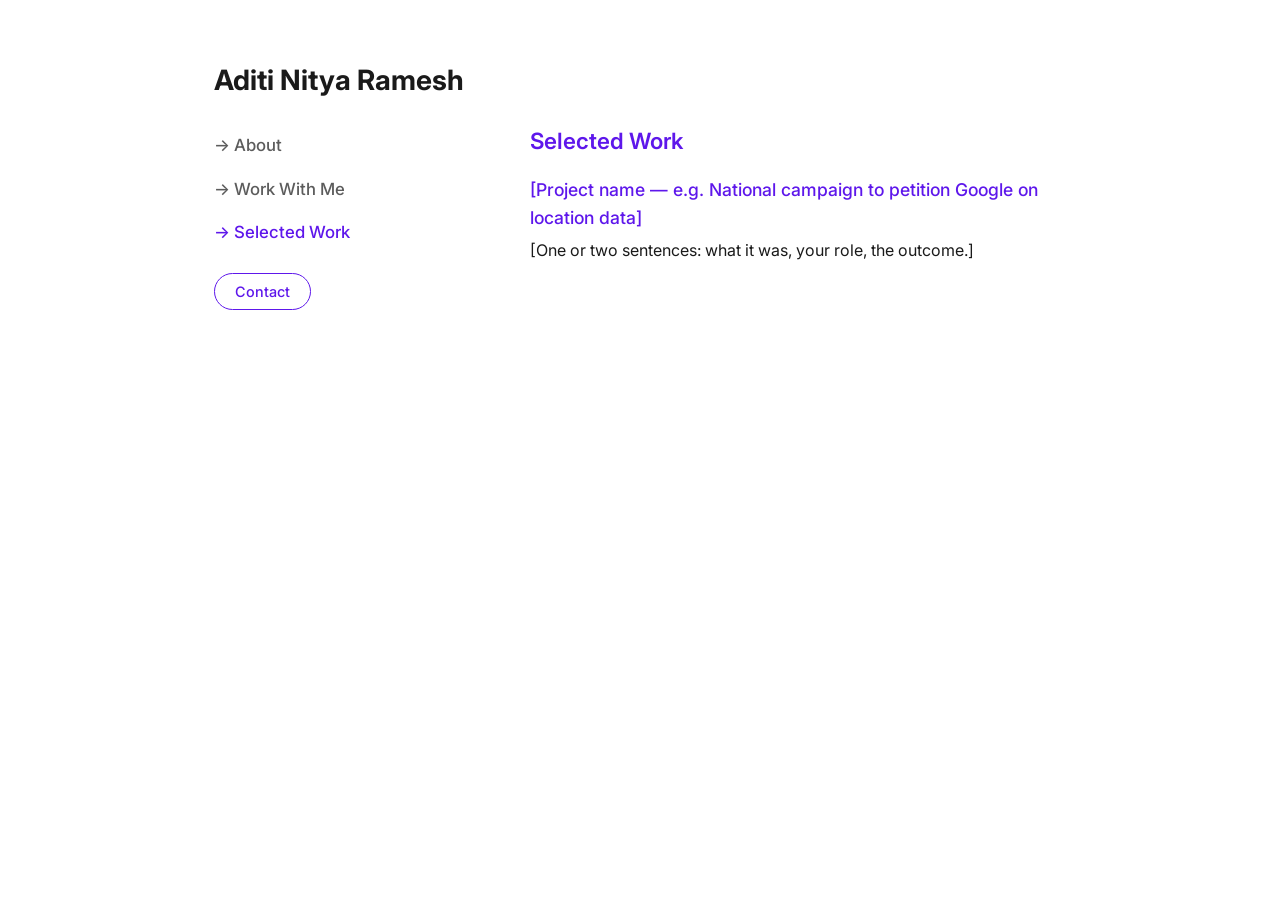
==== selected-work.html @ 4306d8cf "update 3" ====
<!DOCTYPE html>
<html lang="en">
<head>
<meta charset="UTF-8">
<meta name="viewport" content="width=device-width, initial-scale=1.0">
<title>Selected Work — Aditi Nitya Ramesh</title>
<link rel="preconnect" href="https://fonts.googleapis.com">
<link rel="preconnect" href="https://fonts.gstatic.com" crossorigin>
    <link href="https://fonts.googleapis.com/css2?family=Inter:wght@400;500;600;700&display=swap" rel="stylesheet">
    <link rel="stylesheet" href="style.css">
</head>
<body>

<div class="layout">

  <aside class="sidebar">
    <h1 class="site-name"><a href="index.html">Aditi Nitya Ramesh</a></h1>
    <nav class="side-nav">
      <a href="index.html">→ About</a>
      <a href="work-with-me.html">→ Work With Me</a>
      <a href="selected-work.html" class="active">→ Selected Work</a>
    </nav>
    <a class="contact-btn" href="mailto:an.ramesh@proton.me">Contact</a>
  </aside>

  <main class="content">
    <section id="past-projects">
      <h2>Selected Work</h2>

      <article class="project">
        <h3>[Project name — e.g. National campaign to petition Google on location data]</h3>
        <p>[One or two sentences: what it was, your role, the outcome.]</p>
      </article>

    </section>
  </main>

</div>

</body>
</html>
---- style.css ----
:root {
  --bg: #ffffff;
  --text: #1a1a1a;
  --muted: #5c5c5c;
  --accent: #5e17eb;
  --font: 'Inter', -apple-system, BlinkMacSystemFont, "Segoe UI", Helvetica, Arial, sans-serif;
}

* {
  box-sizing: border-box;
}

body {
  margin: 0;
  background: var(--bg);
  color: var(--text);
  font-family: var(--font);
  line-height: 1.6;
}

.layout {
  max-width: 900px;
  margin: 0 auto;
  padding: 4rem 1.5rem;
  display: grid;
  grid-template-columns: 1fr 2fr;
  gap: 3rem;
}

.sidebar {
  position: sticky;
  top: 4rem;
  align-self: start;
}

.site-name {
  margin: 0 0 2rem;
  font-family: var(--font);
  font-weight: 700;
  font-size: 1.75rem;
  line-height: 1.2;
}

.site-name a {
  color: var(--text);
  border-bottom: none;
}

.site-name a:hover {
  color: var(--accent);
}

.side-nav {
  display: flex;
  flex-direction: column;
  gap: 0.75rem;
  margin-bottom: 1.5rem;
}

.side-nav a {
  font-family: var(--font);
  font-weight: 500;
  font-size: 1.05rem;
  color: var(--muted);
  border-bottom: none;
  padding: 0.15rem 0;
}

.side-nav a:hover,
.side-nav a:focus {
  color: var(--accent);
}

.side-nav a.active {
  color: var(--accent);
}

section {
  padding: 2.5rem 0;
}

h2 {
  font-family: var(--font);
  font-weight: 600;
  font-size: 1.4rem;
  color: var(--accent);
  margin-bottom: 1rem;
}

h3 {
  font-family: var(--font);
  font-weight: 500;
  font-size: 1.1rem;
  color: var(--accent);
  margin-bottom: 0.35rem;
}

p {
  margin: 0 0 1rem;
}

ul {
  padding-left: 1.25rem;
}

li {
  margin-bottom: 0.5rem;
}

.project {
  margin-bottom: 1.75rem;
}

a {
  color: var(--accent);
  text-decoration: none;
  border-bottom: 1px solid transparent;
}

a:hover,
a:focus {
  border-bottom-color: var(--accent);
}

.contact-btn {
  display: inline-block;
  font-family: var(--font);
  font-weight: 500;
  font-size: 0.9rem;
  color: var(--accent);
  border: 1.5px solid var(--accent);
  border-radius: 999px;
  padding: 0.4rem 1.25rem;
  text-decoration: none;
  transition: background 0.2s, color 0.2s;
}

.contact-btn:hover {
  background: var(--accent);
  color: #fff;
}

@media (max-width: 640px) {
  .layout {
    grid-template-columns: 1fr;
    gap: 2rem;
    padding: 2rem 1.5rem;
  }

  .sidebar {
    position: static;
  }

  .side-nav {
    flex-direction: row;
    flex-wrap: wrap;
    gap: 1rem;
  }
}
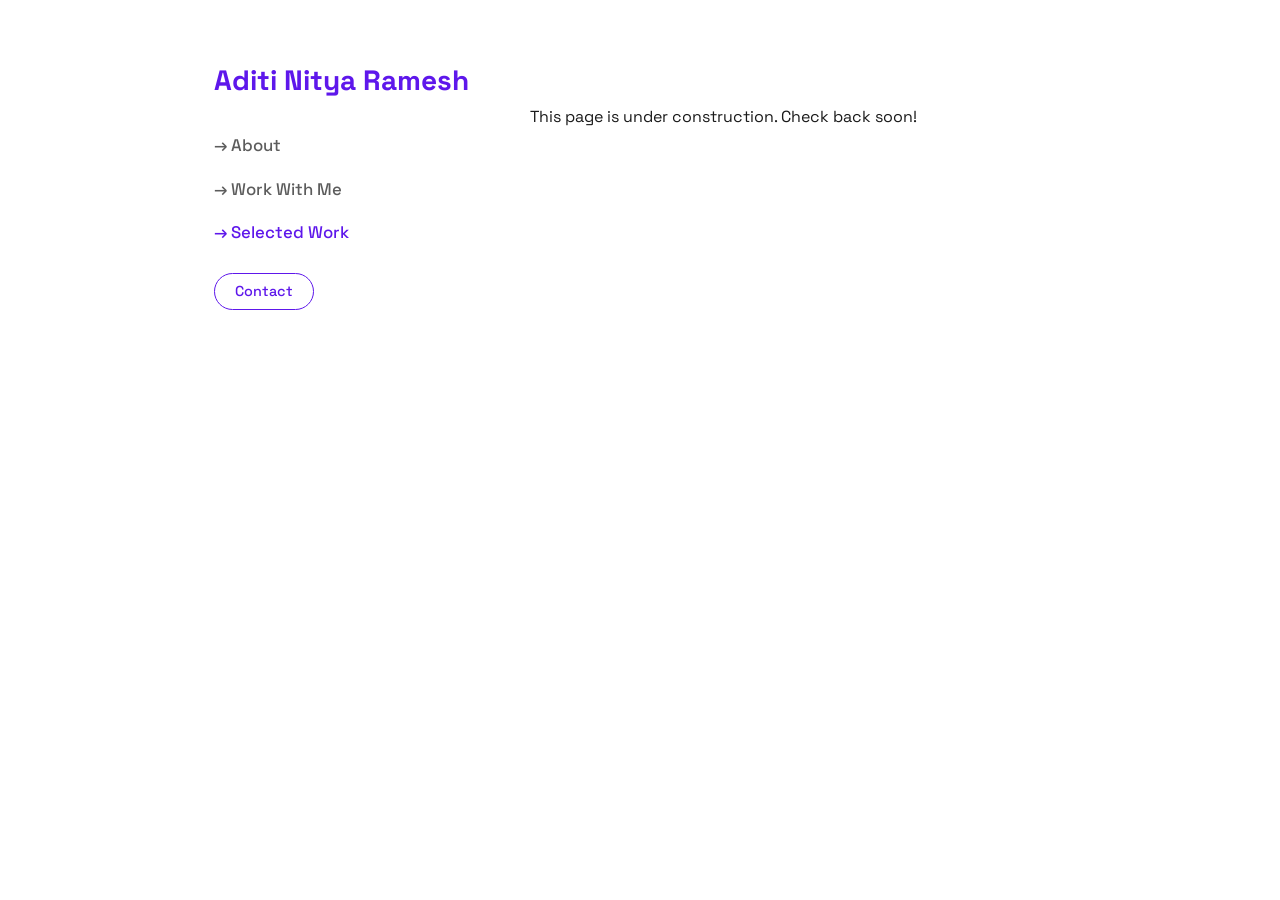
==== commit 1ae5b551: "morning update" ====
--- a/selected-work.html
+++ b/selected-work.html
@@ -6,7 +6,7 @@
 <title>Selected Work — Aditi Nitya Ramesh</title>
 <link rel="preconnect" href="https://fonts.googleapis.com">
 <link rel="preconnect" href="https://fonts.gstatic.com" crossorigin>
-    <link href="https://fonts.googleapis.com/css2?family=Inter:wght@400;500;600;700&display=swap" rel="stylesheet">
+    <link href="https://fonts.googleapis.com/css2?family=Space+Grotesk:wght@400;500;600;700&display=swap" rel="stylesheet">
     <link rel="stylesheet" href="style.css">
 </head>
 <body>
@@ -23,15 +23,9 @@
     <a class="contact-btn" href="mailto:an.ramesh@proton.me">Contact</a>
   </aside>
 
-  <main class="content">
-    <section id="past-projects">
-      <h2>Selected Work</h2>
-
-      <article class="project">
-        <h3>[Project name — e.g. National campaign to petition Google on location data]</h3>
-        <p>[One or two sentences: what it was, your role, the outcome.]</p>
-      </article>
-
+    <main class="content">
+    <section id="selected-work">
+      <p>This page is under construction. Check back soon!</p>
     </section>
   </main>
 
--- a/style.css
+++ b/style.css
@@ -3,7 +3,7 @@
   --text: #1a1a1a;
   --muted: #5c5c5c;
   --accent: #5e17eb;
-  --font: 'Inter', -apple-system, BlinkMacSystemFont, "Segoe UI", Helvetica, Arial, sans-serif;
+  --font: 'Space Grotesk', sans-serif;
 }
 
 * {
@@ -15,6 +15,7 @@
   background: var(--bg);
   color: var(--text);
   font-family: var(--font);
+  font-size: 1rem;
   line-height: 1.6;
 }
 
@@ -42,7 +43,7 @@
 }
 
 .site-name a {
-  color: var(--text);
+  color: var(--accent);
   border-bottom: none;
 }
 
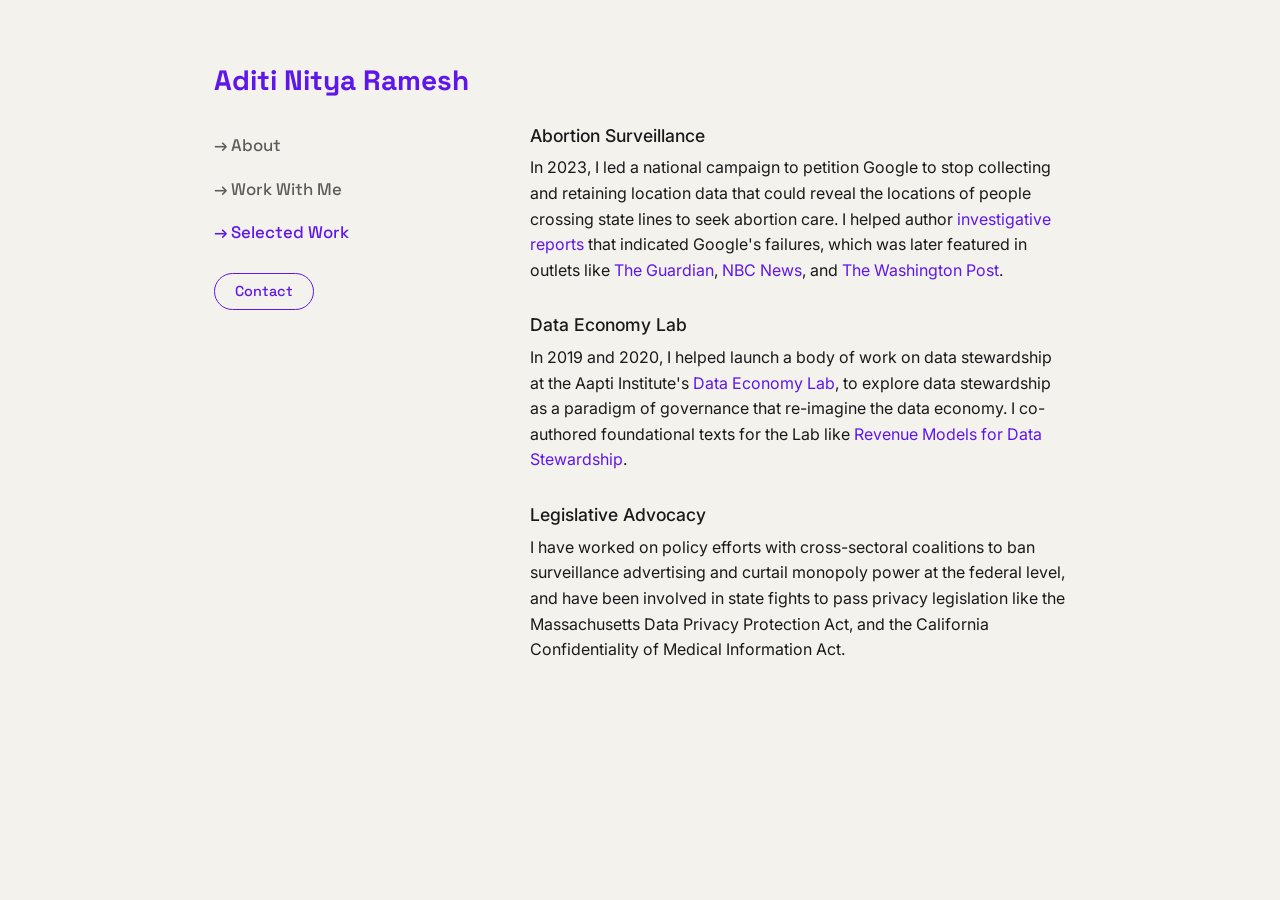
==== commit 27820b99: "last update" ====
--- a/selected-work.html
+++ b/selected-work.html
@@ -6,7 +6,7 @@
 <title>Selected Work — Aditi Nitya Ramesh</title>
 <link rel="preconnect" href="https://fonts.googleapis.com">
 <link rel="preconnect" href="https://fonts.gstatic.com" crossorigin>
-    <link href="https://fonts.googleapis.com/css2?family=Space+Grotesk:wght@400;500;600;700&display=swap" rel="stylesheet">
+    <link href="https://fonts.googleapis.com/css2?family=Space+Grotesk:wght@400;500;600;700&family=Inter:wght@400;500;600&display=swap" rel="stylesheet">
     <link rel="stylesheet" href="style.css">
 </head>
 <body>
@@ -20,12 +20,33 @@
       <a href="work-with-me.html">→ Work With Me</a>
       <a href="selected-work.html" class="active">→ Selected Work</a>
     </nav>
-    <a class="contact-btn" href="mailto:an.ramesh@proton.me">Contact</a>
+    <a class="contact-btn" href="mailto:aditi-all@proton.me">Contact</a>
   </aside>
 
     <main class="content">
     <section id="selected-work">
-      <p>This page is under construction. Check back soon!</p>
+
+      <article class="project">
+        <h3>Abortion Surveillance</h3>
+        <p>
+          In 2023, I led a national campaign to petition Google to stop collecting and retaining location data that could reveal the locations of people crossing state lines to seek abortion care. I helped author <a href="https://accountabletech.org/wp-content/uploads/Google-Location-History-Research.pdf" target="_blank" rel="noopener">investigative reports</a> that indicated Google's failures, which was later featured in outlets like <a href="https://www.theguardian.com/technology/2024/jan/16/google-keeps-location-history-data-abortion-clinics-despite-delete-pledge" target="_blank" rel="noopener">The Guardian</a>, <a href="https://www.youtube.com/watch?v=TGeKG-_3dtw&list=PL_AvQUvn2lay0WcTzH1g7c9-Jfekw4lFW&index=26&t=3s" target="_blank" rel="noopener">NBC News</a>, and <a href="https://www.washingtonpost.com/technology/2023/05/09/google-privacy-abortion-data/" target="_blank" rel="noopener">The Washington Post</a>.
+        </p>
+      </article>
+
+      <article class="project">
+        <h3>Data Economy Lab</h3>
+        <p>
+          In 2019 and 2020, I helped launch a body of work on data stewardship at the Aapti Institute's <a href="https://thedataeconomylab.com/" target="_blank" rel="noopener">Data Economy Lab</a>, to explore data stewardship as a paradigm of governance that re-imagine the data economy. I co-authored foundational texts for the Lab like <a href="https://thedataeconomylab.com/2020/07/31/principles-for-revenue-models-of-data-stewardship/" target="_blank" rel="noopener">Revenue Models for Data Stewardship</a>.
+        </p>
+      </article>
+
+      <article class="project">
+        <h3>Legislative Advocacy</h3>
+        <p>
+          I have worked on policy efforts with cross-sectoral coalitions to ban surveillance advertising and curtail monopoly power at the federal level, and have been involved in state fights to pass privacy legislation like the Massachusetts Data Privacy Protection Act, and the California Confidentiality of Medical Information Act. 
+        </p>
+      </article>
+
     </section>
   </main>
 
--- a/style.css
+++ b/style.css
@@ -1,5 +1,5 @@
 :root {
-  --bg: #ffffff;
+  --bg: #f4f2ed;
   --text: #1a1a1a;
   --muted: #5c5c5c;
   --accent: #5e17eb;
@@ -14,7 +14,7 @@
   margin: 0;
   background: var(--bg);
   color: var(--text);
-  font-family: var(--font);
+  font-family: 'Inter', sans-serif;
   font-size: 1rem;
   line-height: 1.6;
 }
@@ -81,7 +81,7 @@
 }
 
 h2 {
-  font-family: var(--font);
+  font-family: 'Inter', sans-serif;
   font-weight: 600;
   font-size: 1.4rem;
   color: var(--accent);
@@ -89,7 +89,7 @@
 }
 
 h3 {
-  font-family: var(--font);
+  font-family: 'Inter', sans-serif;
   font-weight: 500;
   font-size: 1.1rem;
   color: var(--accent);
@@ -105,7 +105,7 @@
 }
 
 li {
-  margin-bottom: 0.5rem;
+  margin-bottom: 1rem;
 }
 
 .project {
@@ -121,6 +121,10 @@
 a:hover,
 a:focus {
   border-bottom-color: var(--accent);
+}
+
+.accent {
+  color: var(--accent);
 }
 
 .contact-btn {
@@ -141,6 +145,10 @@
   color: #fff;
 }
 
+#selected-work h3 {
+  color: var(--text);
+}
+
 @media (max-width: 640px) {
   .layout {
     grid-template-columns: 1fr;
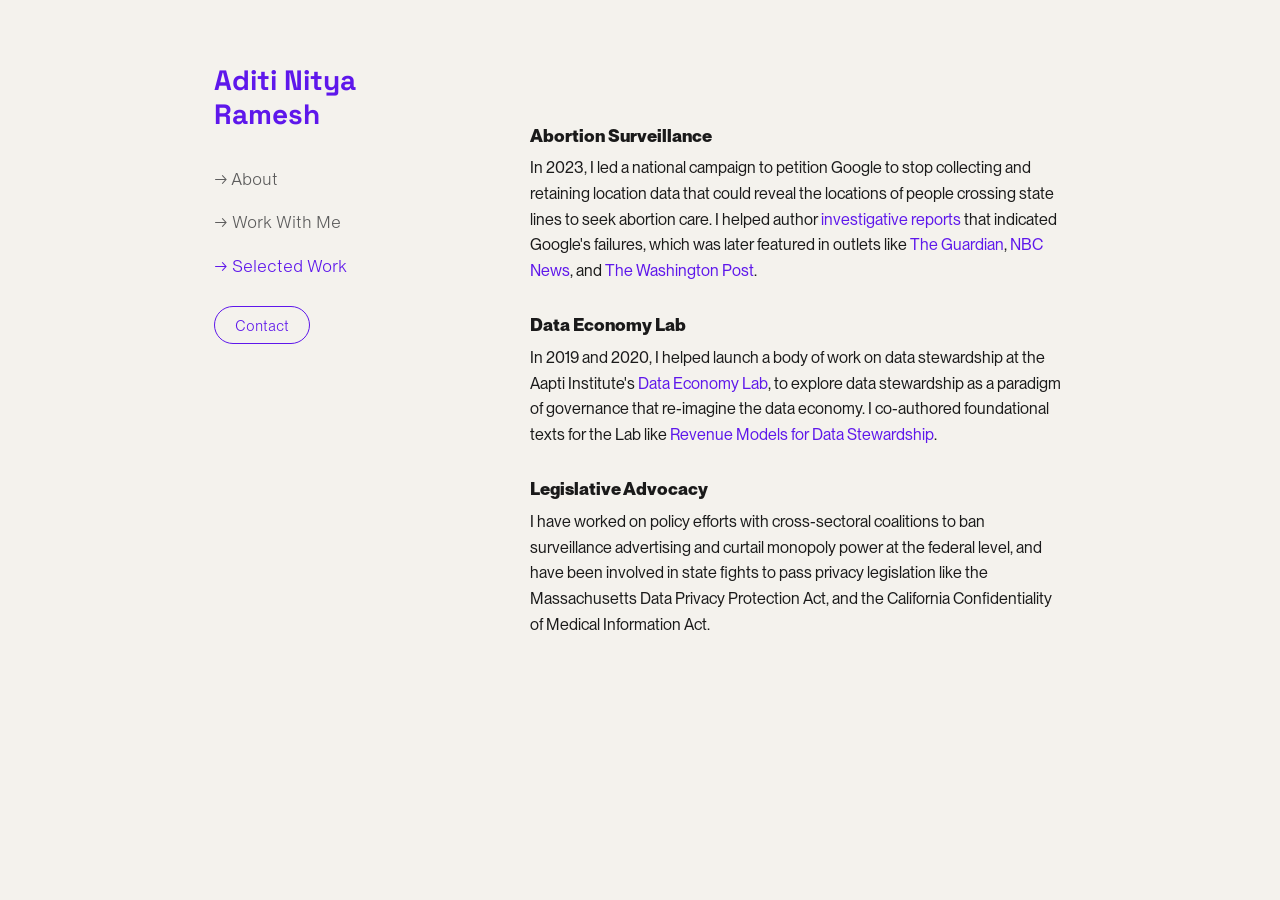
==== commit d491d4e8: "all" ====
--- a/selected-work.html
+++ b/selected-work.html
@@ -4,9 +4,7 @@
 <meta charset="UTF-8">
 <meta name="viewport" content="width=device-width, initial-scale=1.0">
 <title>Selected Work — Aditi Nitya Ramesh</title>
-<link rel="preconnect" href="https://fonts.googleapis.com">
-<link rel="preconnect" href="https://fonts.gstatic.com" crossorigin>
-    <link href="https://fonts.googleapis.com/css2?family=Space+Grotesk:wght@400;500;600;700&family=Inter:wght@400;500;600&display=swap" rel="stylesheet">
+    <link href="https://fonts.googleapis.com/css2?family=Space+Grotesk:wght@700&display=swap" rel="stylesheet">
     <link rel="stylesheet" href="style.css">
 </head>
 <body>
@@ -14,7 +12,7 @@
 <div class="layout">
 
   <aside class="sidebar">
-    <h1 class="site-name"><a href="index.html">Aditi Nitya Ramesh</a></h1>
+    <h1 class="site-name"><a href="index.html">Aditi Nitya<br>Ramesh</a></h1>
     <nav class="side-nav">
       <a href="index.html">→ About</a>
       <a href="work-with-me.html">→ Work With Me</a>
--- a/style.css
+++ b/style.css
@@ -1,9 +1,36 @@
+@font-face {
+  font-family: 'Neue Montreal';
+  src: url('fonts/PPNeueMontreal-Regular.otf') format('opentype');
+  font-weight: 400;
+  font-style: normal;
+}
+
+@font-face {
+  font-family: 'Neue Montreal';
+  src: url('fonts/PPNeueMontreal-Semibold.otf') format('opentype');
+  font-weight: 600;
+  font-style: normal;
+}
+
+@font-face {
+  font-family: 'Neue Montreal';
+  src: url('fonts/PPNeueMontreal-Extrabold.otf') format('opentype');
+  font-weight: 800;
+  font-style: normal;
+}
+
+@font-face {
+  font-family: 'Neue Montreal';
+  src: url('fonts/PPNeueMontrealText-Book.otf') format('opentype');
+  font-weight: 450;
+  font-style: normal;
+}
+
 :root {
   --bg: #f4f2ed;
   --text: #1a1a1a;
   --muted: #5c5c5c;
   --accent: #5e17eb;
-  --font: 'Space Grotesk', sans-serif;
 }
 
 * {
@@ -14,7 +41,7 @@
   margin: 0;
   background: var(--bg);
   color: var(--text);
-  font-family: 'Inter', sans-serif;
+  font-family: 'Neue Montreal', sans-serif;
   font-size: 1rem;
   line-height: 1.6;
 }
@@ -36,7 +63,7 @@
 
 .site-name {
   margin: 0 0 2rem;
-  font-family: var(--font);
+  font-family: 'Space Grotesk', sans-serif;
   font-weight: 700;
   font-size: 1.75rem;
   line-height: 1.2;
@@ -59,7 +86,7 @@
 }
 
 .side-nav a {
-  font-family: var(--font);
+  font-family: 'Neue Montreal', sans-serif;
   font-weight: 500;
   font-size: 1.05rem;
   color: var(--muted);
@@ -81,7 +108,7 @@
 }
 
 h2 {
-  font-family: 'Inter', sans-serif;
+  font-family: 'Neue Montreal', sans-serif;
   font-weight: 600;
   font-size: 1.4rem;
   color: var(--accent);
@@ -89,7 +116,7 @@
 }
 
 h3 {
-  font-family: 'Inter', sans-serif;
+  font-family: 'Neue Montreal', sans-serif;
   font-weight: 500;
   font-size: 1.1rem;
   color: var(--accent);
@@ -129,7 +156,7 @@
 
 .contact-btn {
   display: inline-block;
-  font-family: var(--font);
+  font-family: 'Neue Montreal', sans-serif;
   font-weight: 500;
   font-size: 0.9rem;
   color: var(--accent);
@@ -147,6 +174,8 @@
 
 #selected-work h3 {
   color: var(--text);
+  font-weight: 700;
+  font-size: 1.1rem;
 }
 
 @media (max-width: 640px) {
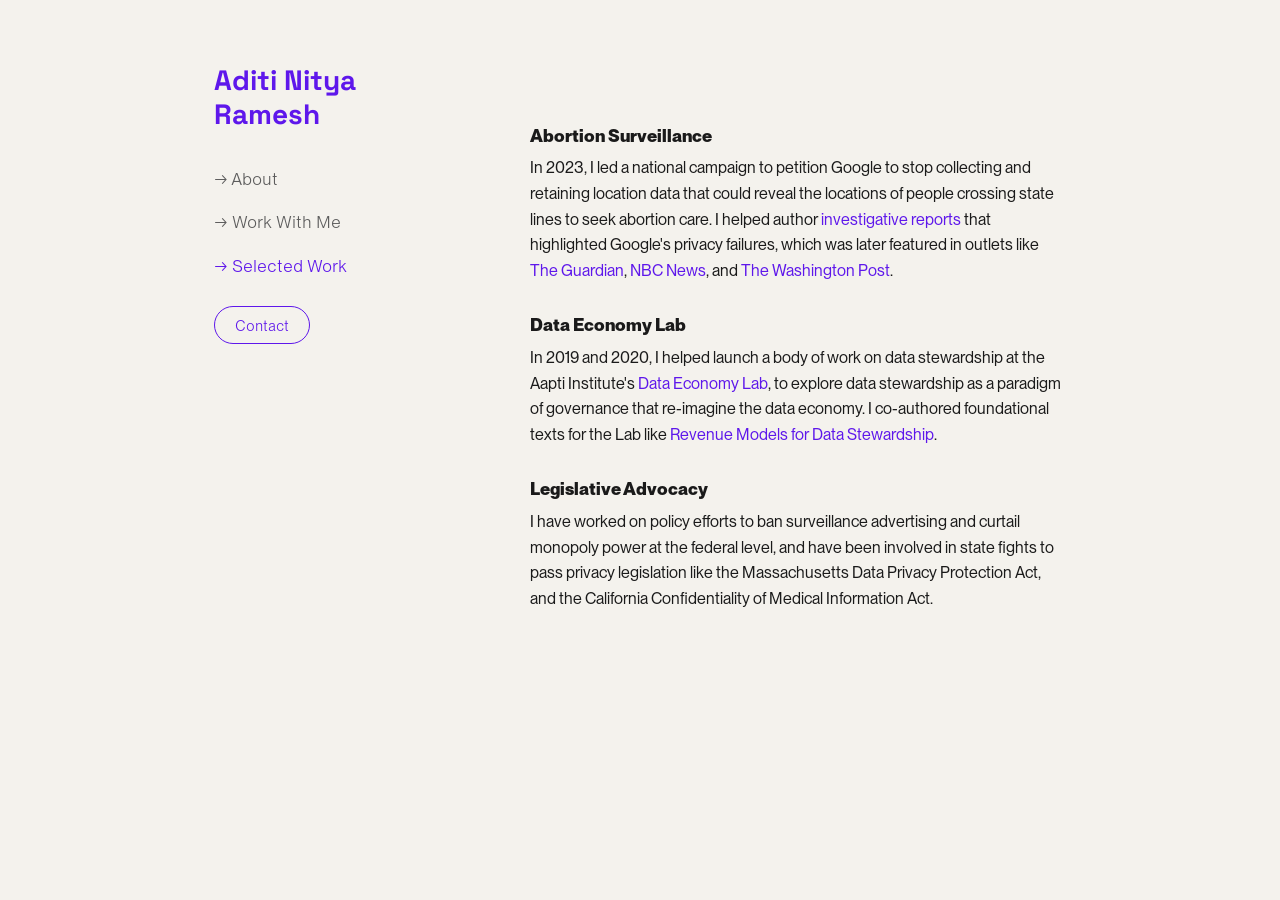
==== commit cc9646c5: "another update" ====
--- a/selected-work.html
+++ b/selected-work.html
@@ -27,7 +27,7 @@
       <article class="project">
         <h3>Abortion Surveillance</h3>
         <p>
-          In 2023, I led a national campaign to petition Google to stop collecting and retaining location data that could reveal the locations of people crossing state lines to seek abortion care. I helped author <a href="https://accountabletech.org/wp-content/uploads/Google-Location-History-Research.pdf" target="_blank" rel="noopener">investigative reports</a> that indicated Google's failures, which was later featured in outlets like <a href="https://www.theguardian.com/technology/2024/jan/16/google-keeps-location-history-data-abortion-clinics-despite-delete-pledge" target="_blank" rel="noopener">The Guardian</a>, <a href="https://www.youtube.com/watch?v=TGeKG-_3dtw&list=PL_AvQUvn2lay0WcTzH1g7c9-Jfekw4lFW&index=26&t=3s" target="_blank" rel="noopener">NBC News</a>, and <a href="https://www.washingtonpost.com/technology/2023/05/09/google-privacy-abortion-data/" target="_blank" rel="noopener">The Washington Post</a>.
+          In 2023, I led a national campaign to petition Google to stop collecting and retaining location data that could reveal the locations of people crossing state lines to seek abortion care. I helped author <a href="https://accountabletech.org/wp-content/uploads/Google-Location-History-Research.pdf" target="_blank" rel="noopener">investigative reports</a> that highlighted Google's privacy failures, which was later featured in outlets like <a href="https://www.theguardian.com/technology/2024/jan/16/google-keeps-location-history-data-abortion-clinics-despite-delete-pledge" target="_blank" rel="noopener">The Guardian</a>, <a href="https://www.youtube.com/watch?v=TGeKG-_3dtw&list=PL_AvQUvn2lay0WcTzH1g7c9-Jfekw4lFW&index=26&t=3s" target="_blank" rel="noopener">NBC News</a>, and <a href="https://www.washingtonpost.com/technology/2023/05/09/google-privacy-abortion-data/" target="_blank" rel="noopener">The Washington Post</a>.
         </p>
       </article>
 
@@ -41,7 +41,7 @@
       <article class="project">
         <h3>Legislative Advocacy</h3>
         <p>
-          I have worked on policy efforts with cross-sectoral coalitions to ban surveillance advertising and curtail monopoly power at the federal level, and have been involved in state fights to pass privacy legislation like the Massachusetts Data Privacy Protection Act, and the California Confidentiality of Medical Information Act. 
+          I have worked on policy efforts to ban surveillance advertising and curtail monopoly power at the federal level, and have been involved in state fights to pass privacy legislation like the Massachusetts Data Privacy Protection Act, and the California Confidentiality of Medical Information Act. 
         </p>
       </article>
 
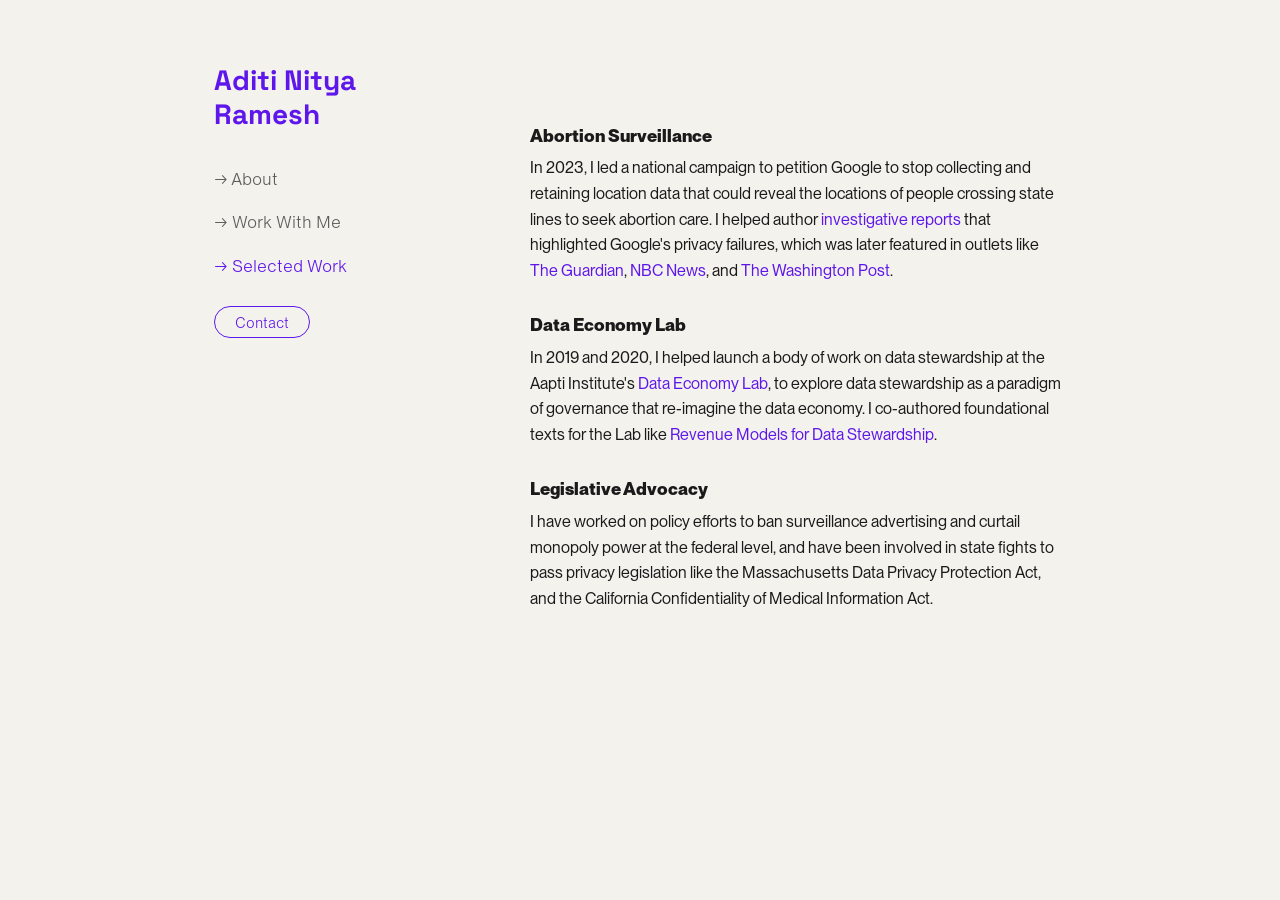
==== commit 04b45a73: "all" ====
--- a/selected-work.html
+++ b/selected-work.html
@@ -18,7 +18,7 @@
       <a href="work-with-me.html">→ Work With Me</a>
       <a href="selected-work.html" class="active">→ Selected Work</a>
     </nav>
-    <a class="contact-btn" href="mailto:aditi-all@proton.me">Contact</a>
+    <button class="contact-btn" onclick="copyEmail(this)">Contact</button>
   </aside>
 
     <main class="content">
@@ -50,5 +50,16 @@
 
 </div>
 
+<script>
+function copyEmail(btn) {
+  navigator.clipboard.writeText('aditi-all@proton.me');
+  btn.textContent = 'Copied!';
+  btn.classList.add('copied');
+  setTimeout(() => {
+    btn.textContent = 'Contact';
+    btn.classList.remove('copied');
+  }, 2000);
+}
+</script>
 </body>
 </html>
--- a/style.css
+++ b/style.css
@@ -164,10 +164,17 @@
   border-radius: 999px;
   padding: 0.4rem 1.25rem;
   text-decoration: none;
+  cursor: pointer;
+  background: none;
   transition: background 0.2s, color 0.2s;
 }
 
 .contact-btn:hover {
+  background: var(--accent);
+  color: #fff;
+}
+
+.contact-btn.copied {
   background: var(--accent);
   color: #fff;
 }
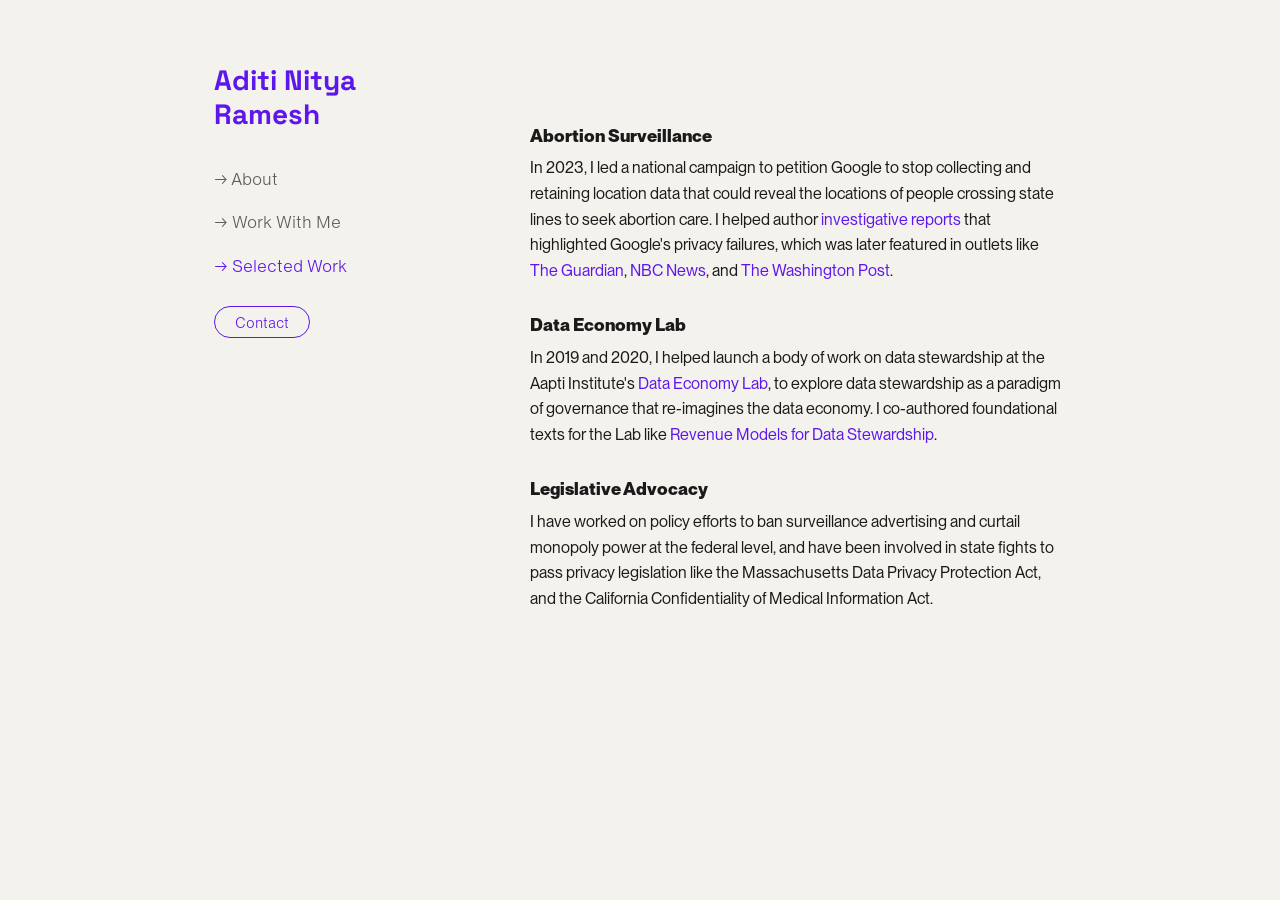
==== commit 338770c9: "hello 2" ====
--- a/selected-work.html
+++ b/selected-work.html
@@ -34,7 +34,7 @@
       <article class="project">
         <h3>Data Economy Lab</h3>
         <p>
-          In 2019 and 2020, I helped launch a body of work on data stewardship at the Aapti Institute's <a href="https://thedataeconomylab.com/" target="_blank" rel="noopener">Data Economy Lab</a>, to explore data stewardship as a paradigm of governance that re-imagine the data economy. I co-authored foundational texts for the Lab like <a href="https://thedataeconomylab.com/2020/07/31/principles-for-revenue-models-of-data-stewardship/" target="_blank" rel="noopener">Revenue Models for Data Stewardship</a>.
+          In 2019 and 2020, I helped launch a body of work on data stewardship at the Aapti Institute's <a href="https://thedataeconomylab.com/" target="_blank" rel="noopener">Data Economy Lab</a>, to explore data stewardship as a paradigm of governance that re-imagines the data economy. I co-authored foundational texts for the Lab like <a href="https://thedataeconomylab.com/2020/07/31/principles-for-revenue-models-of-data-stewardship/" target="_blank" rel="noopener">Revenue Models for Data Stewardship</a>.
         </p>
       </article>
 
@@ -52,7 +52,7 @@
 
 <script>
 function copyEmail(btn) {
-  navigator.clipboard.writeText('aditi-all@proton.me');
+  navigator.clipboard.writeText('aditinr.contact@gmail.com');
   btn.textContent = 'Copied!';
   btn.classList.add('copied');
   setTimeout(() => {
